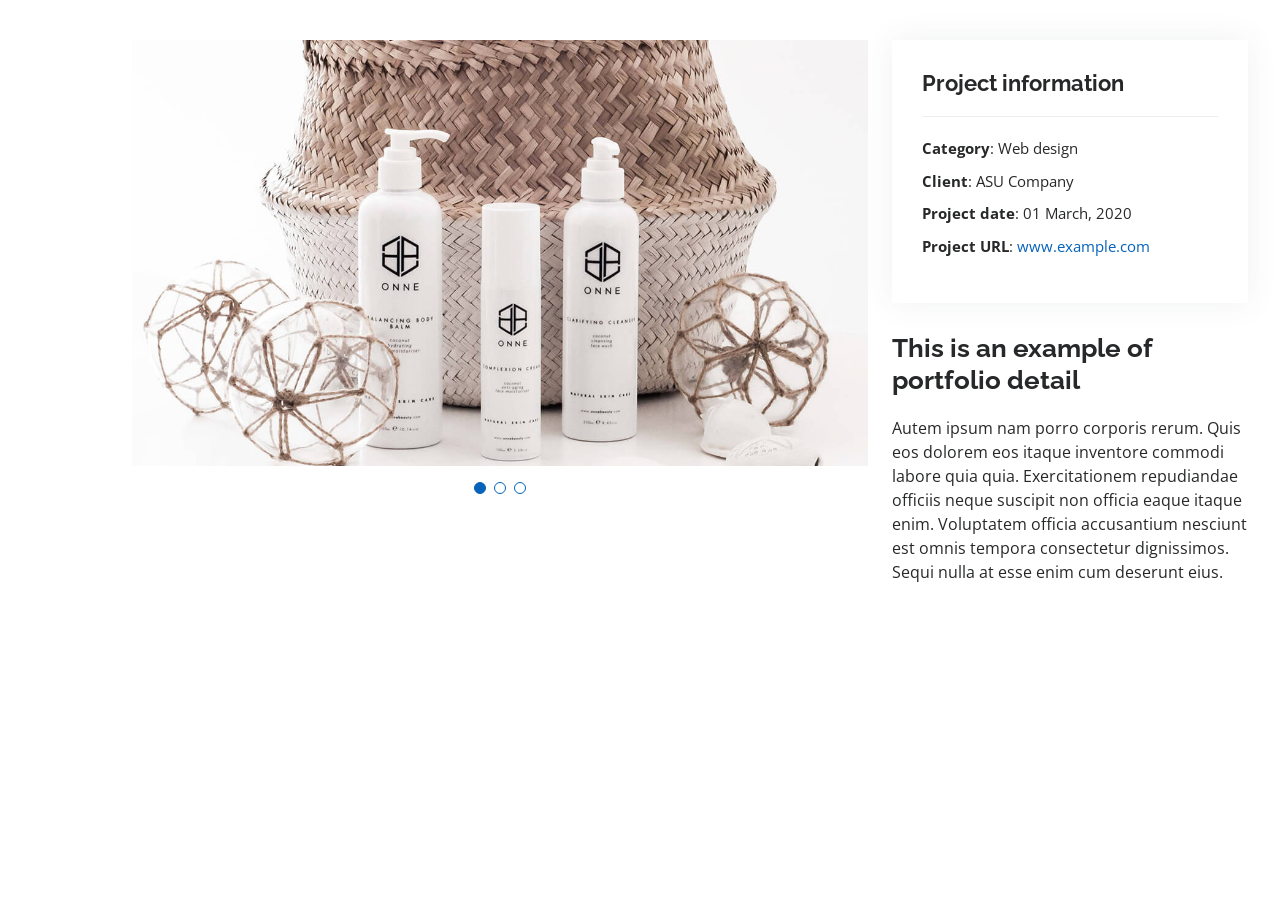
==== portfolio-details.html @ b7438fe4 "first commit" ====
<!DOCTYPE html>
<html lang="en">

<head>
  <meta charset="utf-8">
  <meta content="width=device-width, initial-scale=1.0" name="viewport">

  <title>Portfolio Details - Personal Bootstrap Template</title>
  <meta content="" name="description">
  <meta content="" name="keywords">

  <!-- Favicons -->
  <link href="assets/img/favicon.png" rel="icon">
  <link href="assets/img/apple-touch-icon.png" rel="apple-touch-icon">

  <!-- Google Fonts -->
  <link href="https://fonts.googleapis.com/css?family=Open+Sans:300,300i,400,400i,600,600i,700,700i|Raleway:300,300i,400,400i,500,500i,600,600i,700,700i|Poppins:300,300i,400,400i,500,500i,600,600i,700,700i" rel="stylesheet">

  <!-- Vendor CSS Files -->
  <link href="assets/vendor/aos/aos.css" rel="stylesheet">
  <link href="assets/vendor/bootstrap/css/bootstrap.min.css" rel="stylesheet">
  <link href="assets/vendor/bootstrap-icons/bootstrap-icons.css" rel="stylesheet">
  <link href="assets/vendor/boxicons/css/boxicons.min.css" rel="stylesheet">
  <link href="assets/vendor/glightbox/css/glightbox.min.css" rel="stylesheet">
  <link href="assets/vendor/swiper/swiper-bundle.min.css" rel="stylesheet">

  <!-- Template Main CSS File -->
  <link href="assets/css/style.css" rel="stylesheet">

  <!-- =======================================================
  * Template Name: MyResume - v4.7.0
  * Template URL: https://bootstrapmade.com/free-html-bootstrap-template-my-resume/
  * Author: BootstrapMade.com
  * License: https://bootstrapmade.com/license/
  ======================================================== -->
</head>

<body>

  <main id="main">

    <!-- ======= Portfolio Details Section ======= -->
    <section id="portfolio-details" class="portfolio-details">
      <div class="container">

        <div class="row gy-4">

          <div class="col-lg-8">
            <div class="portfolio-details-slider swiper">
              <div class="swiper-wrapper align-items-center">

                <div class="swiper-slide">
                  <img src="assets/img/portfolio/portfolio-details-1.jpg" alt="">
                </div>

                <div class="swiper-slide">
                  <img src="assets/img/portfolio/portfolio-details-2.jpg" alt="">
                </div>

                <div class="swiper-slide">
                  <img src="assets/img/portfolio/portfolio-details-3.jpg" alt="">
                </div>

              </div>
              <div class="swiper-pagination"></div>
            </div>
          </div>

          <div class="col-lg-4">
            <div class="portfolio-info">
              <h3>Project information</h3>
              <ul>
                <li><strong>Category</strong>: Web design</li>
                <li><strong>Client</strong>: ASU Company</li>
                <li><strong>Project date</strong>: 01 March, 2020</li>
                <li><strong>Project URL</strong>: <a href="#">www.example.com</a></li>
              </ul>
            </div>
            <div class="portfolio-description">
              <h2>This is an example of portfolio detail</h2>
              <p>
                Autem ipsum nam porro corporis rerum. Quis eos dolorem eos itaque inventore commodi labore quia quia. Exercitationem repudiandae officiis neque suscipit non officia eaque itaque enim. Voluptatem officia accusantium nesciunt est omnis tempora consectetur dignissimos. Sequi nulla at esse enim cum deserunt eius.
              </p>
            </div>
          </div>

        </div>

      </div>
    </section><!-- End Portfolio Details Section -->

  </main><!-- End #main -->

  <div id="preloader"></div>
  <a href="#" class="back-to-top d-flex align-items-center justify-content-center"><i class="bi bi-arrow-up-short"></i></a>

  <!-- Vendor JS Files -->
  <script src="assets/vendor/purecounter/purecounter.js"></script>
  <script src="assets/vendor/aos/aos.js"></script>
  <script src="assets/vendor/bootstrap/js/bootstrap.bundle.min.js"></script>
  <script src="assets/vendor/glightbox/js/glightbox.min.js"></script>
  <script src="assets/vendor/isotope-layout/isotope.pkgd.min.js"></script>
  <script src="assets/vendor/swiper/swiper-bundle.min.js"></script>
  <script src="assets/vendor/typed.js/typed.min.js"></script>
  <script src="assets/vendor/waypoints/noframework.waypoints.js"></script>
  <script src="assets/vendor/php-email-form/validate.js"></script>

  <!-- Template Main JS File -->
  <script src="assets/js/main.js"></script>

</body>

</html>
---- assets/css/style.css ----
/**
* Template Name: MyResume - v4.7.0
* Template URL: https://bootstrapmade.com/free-html-bootstrap-template-my-resume/
* Author: BootstrapMade.com
* License: https://bootstrapmade.com/license/
*/

/*--------------------------------------------------------------
# General
--------------------------------------------------------------*/
body {
  font-family: "Open Sans", sans-serif;
  color: #272829;
}

a {
  color: #0563bb;
  text-decoration: none;
}

a:hover {
  color: #067ded;
  text-decoration: none;
}

h1,
h2,
h3,
h4,
h5,
h6 {
  font-family: "Raleway", sans-serif;
}

/*--------------------------------------------------------------
# Back to top button
--------------------------------------------------------------*/
.back-to-top {
  position: fixed;
  visibility: hidden;
  opacity: 0;
  right: 15px;
  bottom: 15px;
  z-index: 996;
  background: #0563bb;
  width: 40px;
  height: 40px;
  border-radius: 50px;
  transition: all 0.4s;
}
.back-to-top i {
  font-size: 28px;
  color: #fff;
  line-height: 0;
}
.back-to-top:hover {
  background: #0678e3;
  color: #fff;
}
.back-to-top.active {
  visibility: visible;
  opacity: 1;
}

/*--------------------------------------------------------------
# Preloader
--------------------------------------------------------------*/
#preloader {
  position: fixed;
  top: 0;
  left: 0;
  right: 0;
  bottom: 0;
  z-index: 9999;
  overflow: hidden;
  background: #fff;
}

#preloader:before {
  content: "";
  position: fixed;
  top: calc(50% - 30px);
  left: calc(50% - 30px);
  border: 6px solid #0563bb;
  border-top-color: #fff;
  border-bottom-color: #fff;
  border-radius: 50%;
  width: 60px;
  height: 60px;
  -webkit-animation: animate-preloader 1s linear infinite;
  animation: animate-preloader 1s linear infinite;
}

@-webkit-keyframes animate-preloader {
  0% {
    transform: rotate(0deg);
  }
  100% {
    transform: rotate(360deg);
  }
}

@keyframes animate-preloader {
  0% {
    transform: rotate(0deg);
  }
  100% {
    transform: rotate(360deg);
  }
}
/*--------------------------------------------------------------
# Disable aos animation delay on mobile devices
--------------------------------------------------------------*/
@media screen and (max-width: 768px) {
  [data-aos-delay] {
    transition-delay: 0 !important;
  }
}
/*--------------------------------------------------------------
# Header
--------------------------------------------------------------*/
#header {
  position: fixed;
  top: 0;
  left: 0;
  bottom: 0;
  z-index: 9997;
  transition: all 0.5s;
  padding: 15px;
  overflow-y: auto;
}
@media (max-width: 992px) {
  #header {
    width: 300px;
    background: #fff;
    border-right: 1px solid #e6e9ec;
    left: -300px;
  }
}

@media (min-width: 992px) {
  #main {
    margin-left: 100px;
  }
}
/*--------------------------------------------------------------
# Navigation Menu
--------------------------------------------------------------*/
/**
* Desktop Navigation 
*/
.nav-menu {
  padding: 0;
  display: block;
}
.nav-menu * {
  margin: 0;
  padding: 0;
  list-style: none;
}
.nav-menu > ul > li {
  position: relative;
  white-space: nowrap;
}
.nav-menu a,
.nav-menu a:focus {
  display: flex;
  align-items: center;
  color: #45505b;
  padding: 10px 18px;
  margin-bottom: 8px;
  transition: 0.3s;
  font-size: 15px;
  border-radius: 50px;
  background: #f2f3f5;
  height: 56px;
  width: 100%;
  overflow: hidden;
  transition: 0.3s;
}
.nav-menu a i,
.nav-menu a:focus i {
  font-size: 20px;
}
.nav-menu a span,
.nav-menu a:focus span {
  padding: 0 5px 0 7px;
  color: #45505b;
}
@media (min-width: 992px) {
  .nav-menu a,
  .nav-menu a:focus {
    width: 56px;
  }
  .nav-menu a span,
  .nav-menu a:focus span {
    display: none;
    color: #fff;
  }
}
.nav-menu a:hover,
.nav-menu .active,
.nav-menu .active:focus,
.nav-menu li:hover > a {
  color: #fff;
  background: #0563bb;
}
.nav-menu a:hover span,
.nav-menu .active span,
.nav-menu .active:focus span,
.nav-menu li:hover > a span {
  color: #fff;
}
.nav-menu a:hover,
.nav-menu li:hover > a {
  width: 100%;
  color: #fff;
}
.nav-menu a:hover span,
.nav-menu li:hover > a span {
  display: block;
}

/**
* Mobile Navigation 
*/
.mobile-nav-toggle {
  position: fixed;
  right: 10px;
  top: 10px;
  z-index: 9998;
  border: 0;
  background: none;
  font-size: 28px;
  transition: all 0.4s;
  outline: none !important;
  line-height: 0;
  cursor: pointer;
  border-radius: 50px;
  padding: 5px;
}
.mobile-nav-toggle i {
  color: #45505b;
}

.mobile-nav-active {
  overflow: hidden;
}
.mobile-nav-active #header {
  left: 0;
}
.mobile-nav-active .mobile-nav-toggle {
  color: #fff;
  background-color: #0563bb;
}

/*--------------------------------------------------------------
# Hero Section
--------------------------------------------------------------*/
#hero {
  width: 100%;
  height: 100vh;
  background: url("../img/6bg.jpg") top right no-repeat;
  background-size: cover;
  position: relative;
}
@media (min-width: 992px) {
  #hero {
    padding-left: 160px;
  }
}
#hero:before {
  content: "";
  background: rgba(255, 255, 255, 0.8);
  position: absolute;
  bottom: 0;
  top: 0;
  left: 0;
  right: 0;
}
#hero h1 {
  margin: 0;
  font-size: 64px;
  font-weight: 700;
  line-height: 56px;
  color: #45505b;
}
#hero p {
  color: #45505b;
  margin: 15px 0 0 0;
  font-size: 26px;
  font-family: "Poppins", sans-serif;
}
#hero p span {
  color: #0563bb;
  letter-spacing: 1px;
}
#hero .social-links {
  margin-top: 30px;
}
#hero .social-links a {
  font-size: 24px;
  display: inline-block;
  color: #45505b;
  line-height: 1;
  margin-right: 20px;
  transition: 0.3s;
}
#hero .social-links a:hover {
  color: #0563bb;
}
@media (max-width: 992px) {
  #hero {
    text-align: center;
  }
  #hero h1 {
    font-size: 32px;
    line-height: 36px;
  }
  #hero p {
    margin-top: 10px;
    font-size: 20px;
    line-height: 24px;
  }
}

/*--------------------------------------------------------------
# Sections General
--------------------------------------------------------------*/
section {
  padding: 60px 0;
  overflow: hidden;
}

.section-title {
  text-align: center;
  padding-bottom: 30px;
}
.section-title h2 {
  font-size: 32px;
  font-weight: bold;
  text-transform: uppercase;
  margin-bottom: 20px;
  padding-bottom: 20px;
  position: relative;
  color: #45505b;
}
.section-title h2::before {
  content: "";
  position: absolute;
  display: block;
  width: 120px;
  height: 1px;
  background: #ddd;
  bottom: 1px;
  left: calc(50% - 60px);
}
.section-title h2::after {
  content: "";
  position: absolute;
  display: block;
  width: 40px;
  height: 3px;
  background: #0563bb;
  bottom: 0;
  left: calc(50% - 20px);
}
.section-title p {
  margin-bottom: 0;
}

/*--------------------------------------------------------------
# About
--------------------------------------------------------------*/
.about .content h3 {
  font-weight: 700;
  font-size: 26px;
  color: #728394;
}
.about .content ul {
  list-style: none;
  padding: 0;
}
.about .content ul li {
  margin-bottom: 20px;
  display: flex;
  align-items: center;
}
.about .content ul strong {
  margin-right: 10px;
}
.about .content ul i {
  font-size: 16px;
  margin-right: 5px;
  color: #0563bb;
  line-height: 0;
}
.about .content p:last-child {
  margin-bottom: 0;
}

/*--------------------------------------------------------------
# Facts
--------------------------------------------------------------*/
.facts .count-box {
  padding: 30px 30px 25px 30px;
  margin-top: 30px;
  width: 100%;
  position: relative;
  text-align: center;
  background: #fff;
}
.facts .count-box i {
  position: absolute;
  top: -25px;
  left: 50%;
  transform: translateX(-50%);
  font-size: 24px;
  background: #0563bb;
  color: #fff;
  border-radius: 50px;
  display: inline-flex;
  align-items: center;
  justify-content: center;
  width: 48px;
  height: 48px;
}
.facts .count-box span {
  font-size: 36px;
  display: block;
  font-weight: 600;
  color: #011426;
}
.facts .count-box p {
  padding: 0;
  margin: 0;
  font-family: "Raleway", sans-serif;
  font-size: 14px;
}

/*--------------------------------------------------------------
# Akills
--------------------------------------------------------------*/
.skills .progress {
  height: 60px;
  display: block;
  background: none;
  border-radius: 0;
}
.skills .progress .skill {
  padding: 10px 0;
  margin: 0;
  text-transform: uppercase;
  display: block;
  font-weight: 600;
  font-family: "Poppins", sans-serif;
  color: #45505b;
}
.skills .progress .skill .val {
  float: right;
  font-style: normal;
}
.skills .progress-bar-wrap {
  background: #f2f3f5;
}
.skills .progress-bar {
  width: 1px;
  height: 10px;
  transition: 0.9s;
  background-color: #0563bb;
}

/*--------------------------------------------------------------
# Resume
--------------------------------------------------------------*/
.resume .resume-title {
  font-size: 26px;
  font-weight: 700;
  margin-top: 20px;
  margin-bottom: 20px;
  color: #45505b;
}
.resume .resume-item {
  padding: 0 0 20px 20px;
  margin-top: -2px;
  border-left: 2px solid #0563bb;
  position: relative;
}
.resume .resume-item h4 {
  line-height: 18px;
  font-size: 18px;
  font-weight: 600;
  text-transform: uppercase;
  font-family: "Poppins", sans-serif;
  color: #0563bb;
  margin-bottom: 10px;
}
.resume .resume-item h5 {
  font-size: 16px;
  background: #f7f8f9;
  padding: 5px 15px;
  display: inline-block;
  font-weight: 600;
  margin-bottom: 10px;
}
.resume .resume-item ul {
  padding-left: 20px;
}
.resume .resume-item ul li {
  padding-bottom: 10px;
}
.resume .resume-item:last-child {
  padding-bottom: 0;
}
.resume .resume-item::before {
  content: "";
  position: absolute;
  width: 16px;
  height: 16px;
  border-radius: 50px;
  left: -9px;
  top: 0;
  background: #fff;
  border: 2px solid #0563bb;
}

/*--------------------------------------------------------------
# Portfolio
--------------------------------------------------------------*/
.portfolio .portfolio-item {
  margin-bottom: 30px;
}
.portfolio #portfolio-flters {
  padding: 0;
  margin: 0 auto 25px auto;
  list-style: none;
  text-align: center;
  background: #fff;
  border-radius: 50px;
  padding: 2px 15px;
}
.portfolio #portfolio-flters li {
  cursor: pointer;
  display: inline-block;
  padding: 10px 15px;
  font-size: 14px;
  font-weight: 600;
  line-height: 1;
  text-transform: uppercase;
  color: #272829;
  margin-bottom: 5px;
  transition: all 0.3s ease-in-out;
}
.portfolio #portfolio-flters li:hover,
.portfolio #portfolio-flters li.filter-active {
  color: #0563bb;
}
.portfolio #portfolio-flters li:last-child {
  margin-right: 0;
}
.portfolio .portfolio-wrap {
  transition: 0.3s;
  position: relative;
  overflow: hidden;
  z-index: 1;
  background: rgba(69, 80, 91, 0.8);
}
.portfolio .portfolio-wrap::before {
  content: "";
  background: rgba(255, 255, 255, 0.7);
  position: absolute;
  left: 30px;
  right: 30px;
  top: 30px;
  bottom: 30px;
  transition: all ease-in-out 0.3s;
  z-index: 2;
  opacity: 0;
}
.portfolio .portfolio-wrap .portfolio-info {
  opacity: 0;
  position: absolute;
  top: 0;
  left: 0;
  right: 0;
  bottom: 0;
  text-align: center;
  z-index: 3;
  transition: all ease-in-out 0.3s;
  display: flex;
  flex-direction: column;
  justify-content: center;
  align-items: center;
}
.portfolio .portfolio-wrap .portfolio-info::before {
  display: block;
  content: "";
  width: 48px;
  height: 48px;
  position: absolute;
  top: 35px;
  left: 35px;
  border-top: 3px solid #d7dce1;
  border-left: 3px solid #d7dce1;
  transition: all 0.5s ease 0s;
  z-index: 9994;
}
.portfolio .portfolio-wrap .portfolio-info::after {
  display: block;
  content: "";
  width: 48px;
  height: 48px;
  position: absolute;
  bottom: 35px;
  right: 35px;
  border-bottom: 3px solid #d7dce1;
  border-right: 3px solid #d7dce1;
  transition: all 0.5s ease 0s;
  z-index: 9994;
}
.portfolio .portfolio-wrap .portfolio-info h4 {
  font-size: 20px;
  color: #45505b;
  font-weight: 600;
}
.portfolio .portfolio-wrap .portfolio-info p {
  color: #45505b;
  font-size: 14px;
  text-transform: uppercase;
  padding: 0;
  margin: 0;
}
.portfolio .portfolio-wrap .portfolio-links {
  text-align: center;
  z-index: 4;
}
.portfolio .portfolio-wrap .portfolio-links a {
  color: #45505b;
  margin: 0 2px;
  font-size: 28px;
  display: inline-block;
  transition: 0.3s;
}
.portfolio .portfolio-wrap .portfolio-links a:hover {
  color: #148af9;
}
.portfolio .portfolio-wrap:hover::before {
  top: 0;
  left: 0;
  right: 0;
  bottom: 0;
  opacity: 1;
}
.portfolio .portfolio-wrap:hover .portfolio-info {
  opacity: 1;
}
.portfolio .portfolio-wrap:hover .portfolio-info::before {
  top: 15px;
  left: 15px;
}
.portfolio .portfolio-wrap:hover .portfolio-info::after {
  bottom: 15px;
  right: 15px;
}

/*--------------------------------------------------------------
# Portfolio Details
--------------------------------------------------------------*/
.portfolio-details {
  padding-top: 40px;
}
.portfolio-details .portfolio-details-slider img {
  width: 100%;
}
.portfolio-details .portfolio-details-slider .swiper-pagination {
  margin-top: 20px;
  position: relative;
}
.portfolio-details
  .portfolio-details-slider
  .swiper-pagination
  .swiper-pagination-bullet {
  width: 12px;
  height: 12px;
  background-color: #fff;
  opacity: 1;
  border: 1px solid #0563bb;
}
.portfolio-details
  .portfolio-details-slider
  .swiper-pagination
  .swiper-pagination-bullet-active {
  background-color: #0563bb;
}
.portfolio-details .portfolio-info {
  padding: 30px;
  box-shadow: 0px 0 30px rgba(69, 80, 91, 0.08);
}
.portfolio-details .portfolio-info h3 {
  font-size: 22px;
  font-weight: 700;
  margin-bottom: 20px;
  padding-bottom: 20px;
  border-bottom: 1px solid #eee;
}
.portfolio-details .portfolio-info ul {
  list-style: none;
  padding: 0;
  font-size: 15px;
}
.portfolio-details .portfolio-info ul li + li {
  margin-top: 10px;
}
.portfolio-details .portfolio-description {
  padding-top: 30px;
}
.portfolio-details .portfolio-description h2 {
  font-size: 26px;
  font-weight: 700;
  margin-bottom: 20px;
}
.portfolio-details .portfolio-description p {
  padding: 0;
}

/*--------------------------------------------------------------
# Services
--------------------------------------------------------------*/
.services .icon-box {
  text-align: center;
  padding: 70px 20px 80px 20px;
  transition: all ease-in-out 0.3s;
  background: #fff;
  box-shadow: 0px 5px 90px 0px rgba(110, 123, 131, 0.05);
}
.services .icon-box .icon {
  margin: 0 auto;
  width: 100px;
  height: 100px;
  display: flex;
  align-items: center;
  justify-content: center;
  transition: ease-in-out 0.3s;
  position: relative;
}
.services .icon-box .icon i {
  font-size: 36px;
  transition: 0.5s;
  position: relative;
}
.services .icon-box .icon svg {
  position: absolute;
  top: 0;
  left: 0;
}
.services .icon-box .icon svg path {
  transition: 0.5s;
  fill: #f5f5f5;
}
.services .icon-box h4 {
  font-weight: 600;
  margin: 10px 0 15px 0;
  font-size: 22px;
}
.services .icon-box h4 a {
  color: #45505b;
  transition: ease-in-out 0.3s;
}
.services .icon-box p {
  line-height: 24px;
  font-size: 14px;
  margin-bottom: 0;
}
.services .icon-box:hover {
  border-color: #fff;
  box-shadow: 0px 0 35px 0 rgba(0, 0, 0, 0.08);
}
.services .iconbox-blue i {
  color: #47aeff;
}
.services .iconbox-blue:hover .icon i {
  color: #fff;
}
.services .iconbox-blue:hover .icon path {
  fill: #47aeff;
}
.services .iconbox-orange i {
  color: #ffa76e;
}
.services .iconbox-orange:hover .icon i {
  color: #fff;
}
.services .iconbox-orange:hover .icon path {
  fill: #ffa76e;
}
.services .iconbox-pink i {
  color: #e80368;
}
.services .iconbox-pink:hover .icon i {
  color: #fff;
}
.services .iconbox-pink:hover .icon path {
  fill: #e80368;
}
.services .iconbox-yellow i {
  color: #ffbb2c;
}
.services .iconbox-yellow:hover .icon i {
  color: #fff;
}
.services .iconbox-yellow:hover .icon path {
  fill: #ffbb2c;
}
.services .iconbox-red i {
  color: #ff5828;
}
.services .iconbox-red:hover .icon i {
  color: #fff;
}
.services .iconbox-red:hover .icon path {
  fill: #ff5828;
}
.services .iconbox-teal i {
  color: #11dbcf;
}
.services .iconbox-teal:hover .icon i {
  color: #fff;
}
.services .iconbox-teal:hover .icon path {
  fill: #11dbcf;
}

/*--------------------------------------------------------------
# Testimonials
--------------------------------------------------------------*/
.testimonials .section-header {
  margin-bottom: 40px;
}
.testimonials .testimonials-carousel,
.testimonials .testimonials-slider {
  overflow: hidden;
}
.testimonials .testimonial-item {
  text-align: center;
}
.testimonials .testimonial-item .testimonial-img {
  width: 120px;
  border-radius: 50%;
  border: 4px solid #fff;
  margin: 0 auto;
}
.testimonials .testimonial-item h3 {
  font-size: 20px;
  font-weight: bold;
  margin: 10px 0 5px 0;
  color: #111;
}
.testimonials .testimonial-item h4 {
  font-size: 14px;
  color: #999;
  margin: 0 0 15px 0;
}
.testimonials .testimonial-item .quote-icon-left,
.testimonials .testimonial-item .quote-icon-right {
  color: #90c8fc;
  font-size: 26px;
}
.testimonials .testimonial-item .quote-icon-left {
  display: inline-block;
  left: -5px;
  position: relative;
}
.testimonials .testimonial-item .quote-icon-right {
  display: inline-block;
  right: -5px;
  position: relative;
  top: 10px;
}
.testimonials .testimonial-item p {
  font-style: italic;
  margin: 0 auto 15px auto;
}
.testimonials .swiper-pagination {
  margin-top: 20px;
  position: relative;
}
.testimonials .swiper-pagination .swiper-pagination-bullet {
  width: 12px;
  height: 12px;
  background-color: #fff;
  opacity: 1;
  border: 1px solid #0563bb;
}
.testimonials .swiper-pagination .swiper-pagination-bullet-active {
  background-color: #0563bb;
}
@media (min-width: 992px) {
  .testimonials .testimonial-item p {
    width: 80%;
  }
}

/*--------------------------------------------------------------
# Contact
--------------------------------------------------------------*/
.contact .info {
  width: 100%;
  background: #fff;
}
.contact .info i {
  font-size: 20px;
  color: #0563bb;
  float: left;
  width: 44px;
  height: 44px;
  background: #eef7ff;
  display: flex;
  justify-content: center;
  align-items: center;
  border-radius: 50px;
  transition: all 0.3s ease-in-out;
}
.contact .info h4 {
  padding: 0 0 0 60px;
  font-size: 22px;
  font-weight: 600;
  margin-bottom: 5px;
  color: #45505b;
}
.contact .info p {
  padding: 0 0 0 60px;
  margin-bottom: 0;
  font-size: 14px;
  color: #728394;
}
.contact .info .email,
.contact .info .phone {
  margin-top: 40px;
}
.contact .info .email:hover i,
.contact .info .address:hover i,
.contact .info .phone:hover i {
  background: #0563bb;
  color: #fff;
}
.contact .php-email-form {
  width: 100%;
  background: #fff;
}
.contact .php-email-form .form-group {
  padding-bottom: 8px;
}
.contact .php-email-form .error-message {
  display: none;
  color: #fff;
  background: #ed3c0d;
  text-align: left;
  padding: 15px;
  font-weight: 600;
}
.contact .php-email-form .error-message br + br {
  margin-top: 25px;
}
.contact .php-email-form .sent-message {
  display: none;
  color: #fff;
  background: #18d26e;
  text-align: center;
  padding: 15px;
  font-weight: 600;
}
.contact .php-email-form .loading {
  display: none;
  background: #fff;
  text-align: center;
  padding: 15px;
}
.contact .php-email-form .loading:before {
  content: "";
  display: inline-block;
  border-radius: 50%;
  width: 24px;
  height: 24px;
  margin: 0 10px -6px 0;
  border: 3px solid #18d26e;
  border-top-color: #eee;
  -webkit-animation: animate-loading 1s linear infinite;
  animation: animate-loading 1s linear infinite;
}
.contact .php-email-form input,
.contact .php-email-form textarea {
  border-radius: 4px;
  box-shadow: none;
  font-size: 14px;
}
.contact .php-email-form input {
  height: 44px;
}
.contact .php-email-form textarea {
  padding: 10px 12px;
}
.contact .php-email-form button[type="submit"] {
  background: #0563bb;
  border: 0;
  padding: 10px 35px;
  color: #fff;
  transition: 0.4s;
  border-radius: 50px;
}
.contact .php-email-form button[type="submit"]:hover {
  background: #0678e3;
}
@-webkit-keyframes animate-loading {
  0% {
    transform: rotate(0deg);
  }
  100% {
    transform: rotate(360deg);
  }
}
@keyframes animate-loading {
  0% {
    transform: rotate(0deg);
  }
  100% {
    transform: rotate(360deg);
  }
}

/*--------------------------------------------------------------
# Footer
--------------------------------------------------------------*/
#footer {
  background: #f7f8f9;
  color: #45505b;
  font-size: 14px;
  text-align: center;
  padding: 30px 0;
}
#footer h3 {
  font-size: 36px;
  font-weight: 700;
  position: relative;
  font-family: "Poppins", sans-serif;
  padding: 0;
  margin: 0 0 15px 0;
}
#footer p {
  font-size: 15;
  font-style: italic;
  padding: 0;
  margin: 0 0 40px 0;
}
#footer .social-links {
  margin: 0 0 40px 0;
}
#footer .social-links a {
  font-size: 18px;
  display: inline-block;
  background: #0563bb;
  color: #fff;
  line-height: 1;
  padding: 8px 0;
  margin-right: 4px;
  border-radius: 50%;
  text-align: center;
  width: 36px;
  height: 36px;
  transition: 0.3s;
}
#footer .social-links a:hover {
  background: #0678e3;
  color: #fff;
  text-decoration: none;
}
#footer .copyright {
  margin: 0 0 5px 0;
}
#footer .credits {
  font-size: 13px;
}
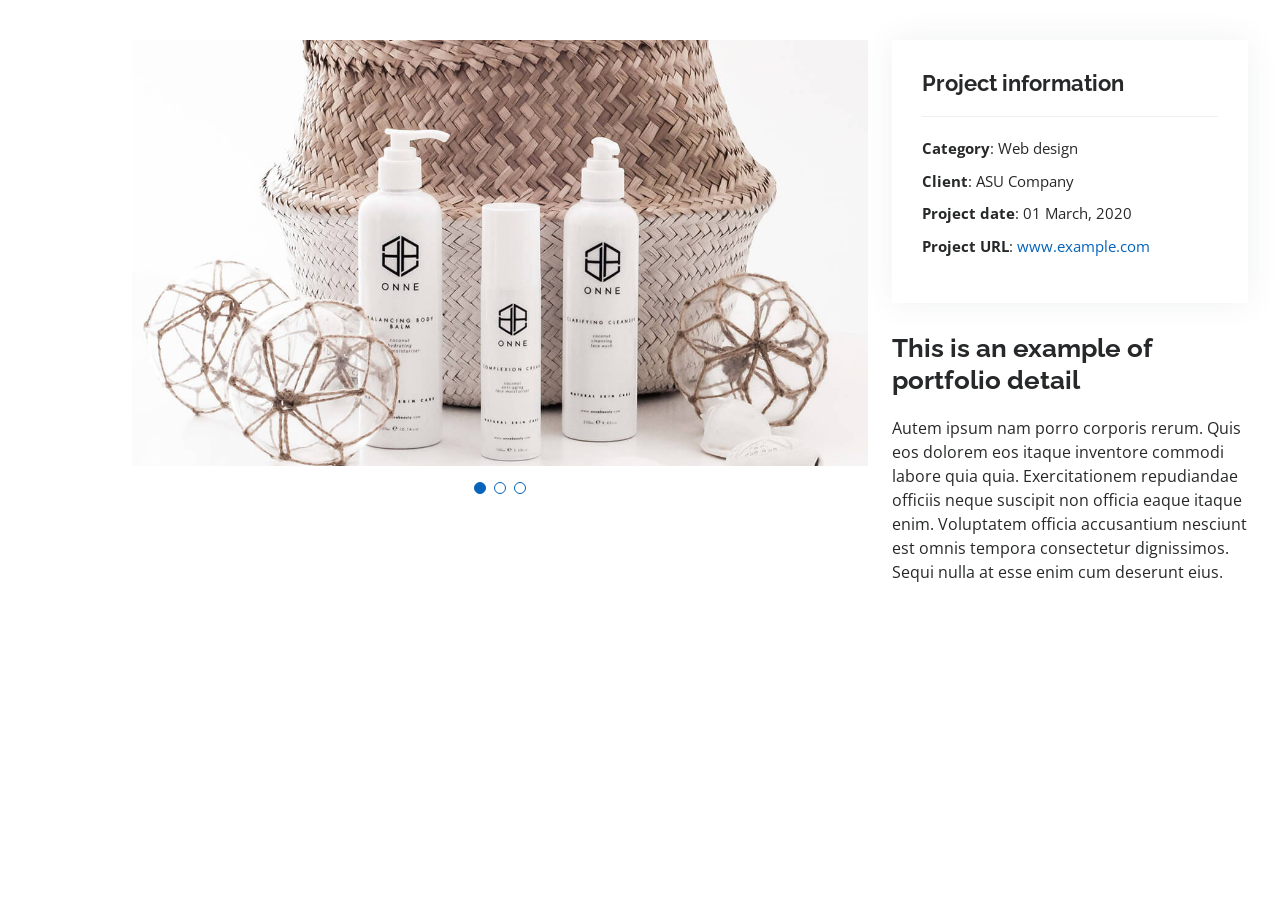
==== commit be38a4cb: "Complete project section" ====
--- a/portfolio-details.html
+++ b/portfolio-details.html
@@ -1,113 +1,136 @@
 <!DOCTYPE html>
 <html lang="en">
+  <head>
+    <meta charset="utf-8" />
+    <meta content="width=device-width, initial-scale=1.0" name="viewport" />
 
-<head>
-  <meta charset="utf-8">
-  <meta content="width=device-width, initial-scale=1.0" name="viewport">
+    <title>Project Details - Personal Bootstrap Template</title>
+    <meta content="" name="description" />
+    <meta content="" name="keywords" />
 
-  <title>Portfolio Details - Personal Bootstrap Template</title>
-  <meta content="" name="description">
-  <meta content="" name="keywords">
+    <!-- Favicons -->
+    <link href="assets/img/favicon.png" rel="icon" />
+    <link href="assets/img/apple-touch-icon.png" rel="apple-touch-icon" />
 
-  <!-- Favicons -->
-  <link href="assets/img/favicon.png" rel="icon">
-  <link href="assets/img/apple-touch-icon.png" rel="apple-touch-icon">
+    <!-- Google Fonts -->
+    <link
+      href="https://fonts.googleapis.com/css?family=Open+Sans:300,300i,400,400i,600,600i,700,700i|Raleway:300,300i,400,400i,500,500i,600,600i,700,700i|Poppins:300,300i,400,400i,500,500i,600,600i,700,700i"
+      rel="stylesheet"
+    />
 
-  <!-- Google Fonts -->
-  <link href="https://fonts.googleapis.com/css?family=Open+Sans:300,300i,400,400i,600,600i,700,700i|Raleway:300,300i,400,400i,500,500i,600,600i,700,700i|Poppins:300,300i,400,400i,500,500i,600,600i,700,700i" rel="stylesheet">
+    <!-- Vendor CSS Files -->
+    <link href="assets/vendor/aos/aos.css" rel="stylesheet" />
+    <link
+      href="assets/vendor/bootstrap/css/bootstrap.min.css"
+      rel="stylesheet"
+    />
+    <link
+      href="assets/vendor/bootstrap-icons/bootstrap-icons.css"
+      rel="stylesheet"
+    />
+    <link href="assets/vendor/boxicons/css/boxicons.min.css" rel="stylesheet" />
+    <link
+      href="assets/vendor/glightbox/css/glightbox.min.css"
+      rel="stylesheet"
+    />
+    <link href="assets/vendor/swiper/swiper-bundle.min.css" rel="stylesheet" />
 
-  <!-- Vendor CSS Files -->
-  <link href="assets/vendor/aos/aos.css" rel="stylesheet">
-  <link href="assets/vendor/bootstrap/css/bootstrap.min.css" rel="stylesheet">
-  <link href="assets/vendor/bootstrap-icons/bootstrap-icons.css" rel="stylesheet">
-  <link href="assets/vendor/boxicons/css/boxicons.min.css" rel="stylesheet">
-  <link href="assets/vendor/glightbox/css/glightbox.min.css" rel="stylesheet">
-  <link href="assets/vendor/swiper/swiper-bundle.min.css" rel="stylesheet">
+    <!-- Template Main CSS File -->
+    <link href="assets/css/style.css" rel="stylesheet" />
 
-  <!-- Template Main CSS File -->
-  <link href="assets/css/style.css" rel="stylesheet">
-
-  <!-- =======================================================
+    <!-- =======================================================
   * Template Name: MyResume - v4.7.0
   * Template URL: https://bootstrapmade.com/free-html-bootstrap-template-my-resume/
   * Author: BootstrapMade.com
   * License: https://bootstrapmade.com/license/
   ======================================================== -->
-</head>
+  </head>
 
-<body>
+  <body>
+    <main id="main">
+      <!-- ======= Portfolio Details Section ======= -->
+      <section id="portfolio-details" class="portfolio-details">
+        <div class="container">
+          <div class="row gy-4">
+            <div class="col-lg-8">
+              <div class="portfolio-details-slider swiper">
+                <div class="swiper-wrapper align-items-center">
+                  <div class="swiper-slide">
+                    <img
+                      src="assets/img/portfolio/portfolio-details-1.jpg"
+                      alt=""
+                    />
+                  </div>
 
-  <main id="main">
+                  <div class="swiper-slide">
+                    <img
+                      src="assets/img/portfolio/portfolio-details-2.jpg"
+                      alt=""
+                    />
+                  </div>
 
-    <!-- ======= Portfolio Details Section ======= -->
-    <section id="portfolio-details" class="portfolio-details">
-      <div class="container">
+                  <div class="swiper-slide">
+                    <img
+                      src="assets/img/portfolio/portfolio-details-3.jpg"
+                      alt=""
+                    />
+                  </div>
+                </div>
+                <div class="swiper-pagination"></div>
+              </div>
+            </div>
 
-        <div class="row gy-4">
-
-          <div class="col-lg-8">
-            <div class="portfolio-details-slider swiper">
-              <div class="swiper-wrapper align-items-center">
-
-                <div class="swiper-slide">
-                  <img src="assets/img/portfolio/portfolio-details-1.jpg" alt="">
-                </div>
-
-                <div class="swiper-slide">
-                  <img src="assets/img/portfolio/portfolio-details-2.jpg" alt="">
-                </div>
-
-                <div class="swiper-slide">
-                  <img src="assets/img/portfolio/portfolio-details-3.jpg" alt="">
-                </div>
-
+            <div class="col-lg-4">
+              <div class="portfolio-info">
+                <h3>Project information</h3>
+                <ul>
+                  <li><strong>Category</strong>: Web design</li>
+                  <li><strong>Client</strong>: ASU Company</li>
+                  <li><strong>Project date</strong>: 01 March, 2020</li>
+                  <li>
+                    <strong>Project URL</strong>:
+                    <a href="#">www.example.com</a>
+                  </li>
+                </ul>
               </div>
-              <div class="swiper-pagination"></div>
+              <div class="portfolio-description">
+                <h2>This is an example of portfolio detail</h2>
+                <p>
+                  Autem ipsum nam porro corporis rerum. Quis eos dolorem eos
+                  itaque inventore commodi labore quia quia. Exercitationem
+                  repudiandae officiis neque suscipit non officia eaque itaque
+                  enim. Voluptatem officia accusantium nesciunt est omnis
+                  tempora consectetur dignissimos. Sequi nulla at esse enim cum
+                  deserunt eius.
+                </p>
+              </div>
             </div>
           </div>
+        </div>
+      </section>
+      <!-- End Portfolio Details Section -->
+    </main>
+    <!-- End #main -->
 
-          <div class="col-lg-4">
-            <div class="portfolio-info">
-              <h3>Project information</h3>
-              <ul>
-                <li><strong>Category</strong>: Web design</li>
-                <li><strong>Client</strong>: ASU Company</li>
-                <li><strong>Project date</strong>: 01 March, 2020</li>
-                <li><strong>Project URL</strong>: <a href="#">www.example.com</a></li>
-              </ul>
-            </div>
-            <div class="portfolio-description">
-              <h2>This is an example of portfolio detail</h2>
-              <p>
-                Autem ipsum nam porro corporis rerum. Quis eos dolorem eos itaque inventore commodi labore quia quia. Exercitationem repudiandae officiis neque suscipit non officia eaque itaque enim. Voluptatem officia accusantium nesciunt est omnis tempora consectetur dignissimos. Sequi nulla at esse enim cum deserunt eius.
-              </p>
-            </div>
-          </div>
+    <div id="preloader"></div>
+    <a
+      href="#"
+      class="back-to-top d-flex align-items-center justify-content-center"
+      ><i class="bi bi-arrow-up-short"></i
+    ></a>
 
-        </div>
+    <!-- Vendor JS Files -->
+    <script src="assets/vendor/purecounter/purecounter.js"></script>
+    <script src="assets/vendor/aos/aos.js"></script>
+    <script src="assets/vendor/bootstrap/js/bootstrap.bundle.min.js"></script>
+    <script src="assets/vendor/glightbox/js/glightbox.min.js"></script>
+    <script src="assets/vendor/isotope-layout/isotope.pkgd.min.js"></script>
+    <script src="assets/vendor/swiper/swiper-bundle.min.js"></script>
+    <script src="assets/vendor/typed.js/typed.min.js"></script>
+    <script src="assets/vendor/waypoints/noframework.waypoints.js"></script>
+    <script src="assets/vendor/php-email-form/validate.js"></script>
 
-      </div>
-    </section><!-- End Portfolio Details Section -->
-
-  </main><!-- End #main -->
-
-  <div id="preloader"></div>
-  <a href="#" class="back-to-top d-flex align-items-center justify-content-center"><i class="bi bi-arrow-up-short"></i></a>
-
-  <!-- Vendor JS Files -->
-  <script src="assets/vendor/purecounter/purecounter.js"></script>
-  <script src="assets/vendor/aos/aos.js"></script>
-  <script src="assets/vendor/bootstrap/js/bootstrap.bundle.min.js"></script>
-  <script src="assets/vendor/glightbox/js/glightbox.min.js"></script>
-  <script src="assets/vendor/isotope-layout/isotope.pkgd.min.js"></script>
-  <script src="assets/vendor/swiper/swiper-bundle.min.js"></script>
-  <script src="assets/vendor/typed.js/typed.min.js"></script>
-  <script src="assets/vendor/waypoints/noframework.waypoints.js"></script>
-  <script src="assets/vendor/php-email-form/validate.js"></script>
-
-  <!-- Template Main JS File -->
-  <script src="assets/js/main.js"></script>
-
-</body>
-
-</html>+    <!-- Template Main JS File -->
+    <script src="assets/js/main.js"></script>
+  </body>
+</html>
--- a/assets/css/style.css
+++ b/assets/css/style.css
@@ -260,7 +260,7 @@
 #hero {
   width: 100%;
   height: 100vh;
-  background: url("../img/6bg.jpg") top right no-repeat;
+  background: url("../img/3bg.jpg") top right no-repeat;
   background-size: cover;
   position: relative;
 }
@@ -400,9 +400,9 @@
 }
 
 /*--------------------------------------------------------------
-# Facts
---------------------------------------------------------------*/
-.facts .count-box {
+# Skills
+--------------------------------------------------------------*/
+.skills .count-box {
   padding: 30px 30px 25px 30px;
   margin-top: 30px;
   width: 100%;
@@ -410,7 +410,7 @@
   text-align: center;
   background: #fff;
 }
-.facts .count-box i {
+.skills .count-box i {
   position: absolute;
   top: -25px;
   left: 50%;
@@ -425,23 +425,28 @@
   width: 48px;
   height: 48px;
 }
-.facts .count-box span {
+.skills .count-box span {
   font-size: 36px;
   display: block;
   font-weight: 600;
   color: #011426;
 }
-.facts .count-box p {
+.skills .count-box p {
   padding: 0;
   margin: 0;
   font-family: "Raleway", sans-serif;
   font-size: 14px;
 }
 
+.skill-indiv {
+  height: 48px;
+  width: 48px;
+}
+
 /*--------------------------------------------------------------
 # Akills
 --------------------------------------------------------------*/
-.skills .progress {
+/*.skills .progress {
   height: 60px;
   display: block;
   background: none;
@@ -469,10 +474,11 @@
   transition: 0.9s;
   background-color: #0563bb;
 }
+*/
 
 /*--------------------------------------------------------------
 # Resume
---------------------------------------------------------------*/
+--------------------------------------------------------------*/ /*
 .resume .resume-title {
   font-size: 26px;
   font-weight: 700;
@@ -522,10 +528,10 @@
   top: 0;
   background: #fff;
   border: 2px solid #0563bb;
-}
-
-/*--------------------------------------------------------------
-# Portfolio
+}*/
+
+/*--------------------------------------------------------------
+# Project
 --------------------------------------------------------------*/
 .portfolio .portfolio-item {
   margin-bottom: 30px;
@@ -664,7 +670,7 @@
 }
 
 /*--------------------------------------------------------------
-# Portfolio Details
+# Project Details
 --------------------------------------------------------------*/
 .portfolio-details {
   padding-top: 40px;
